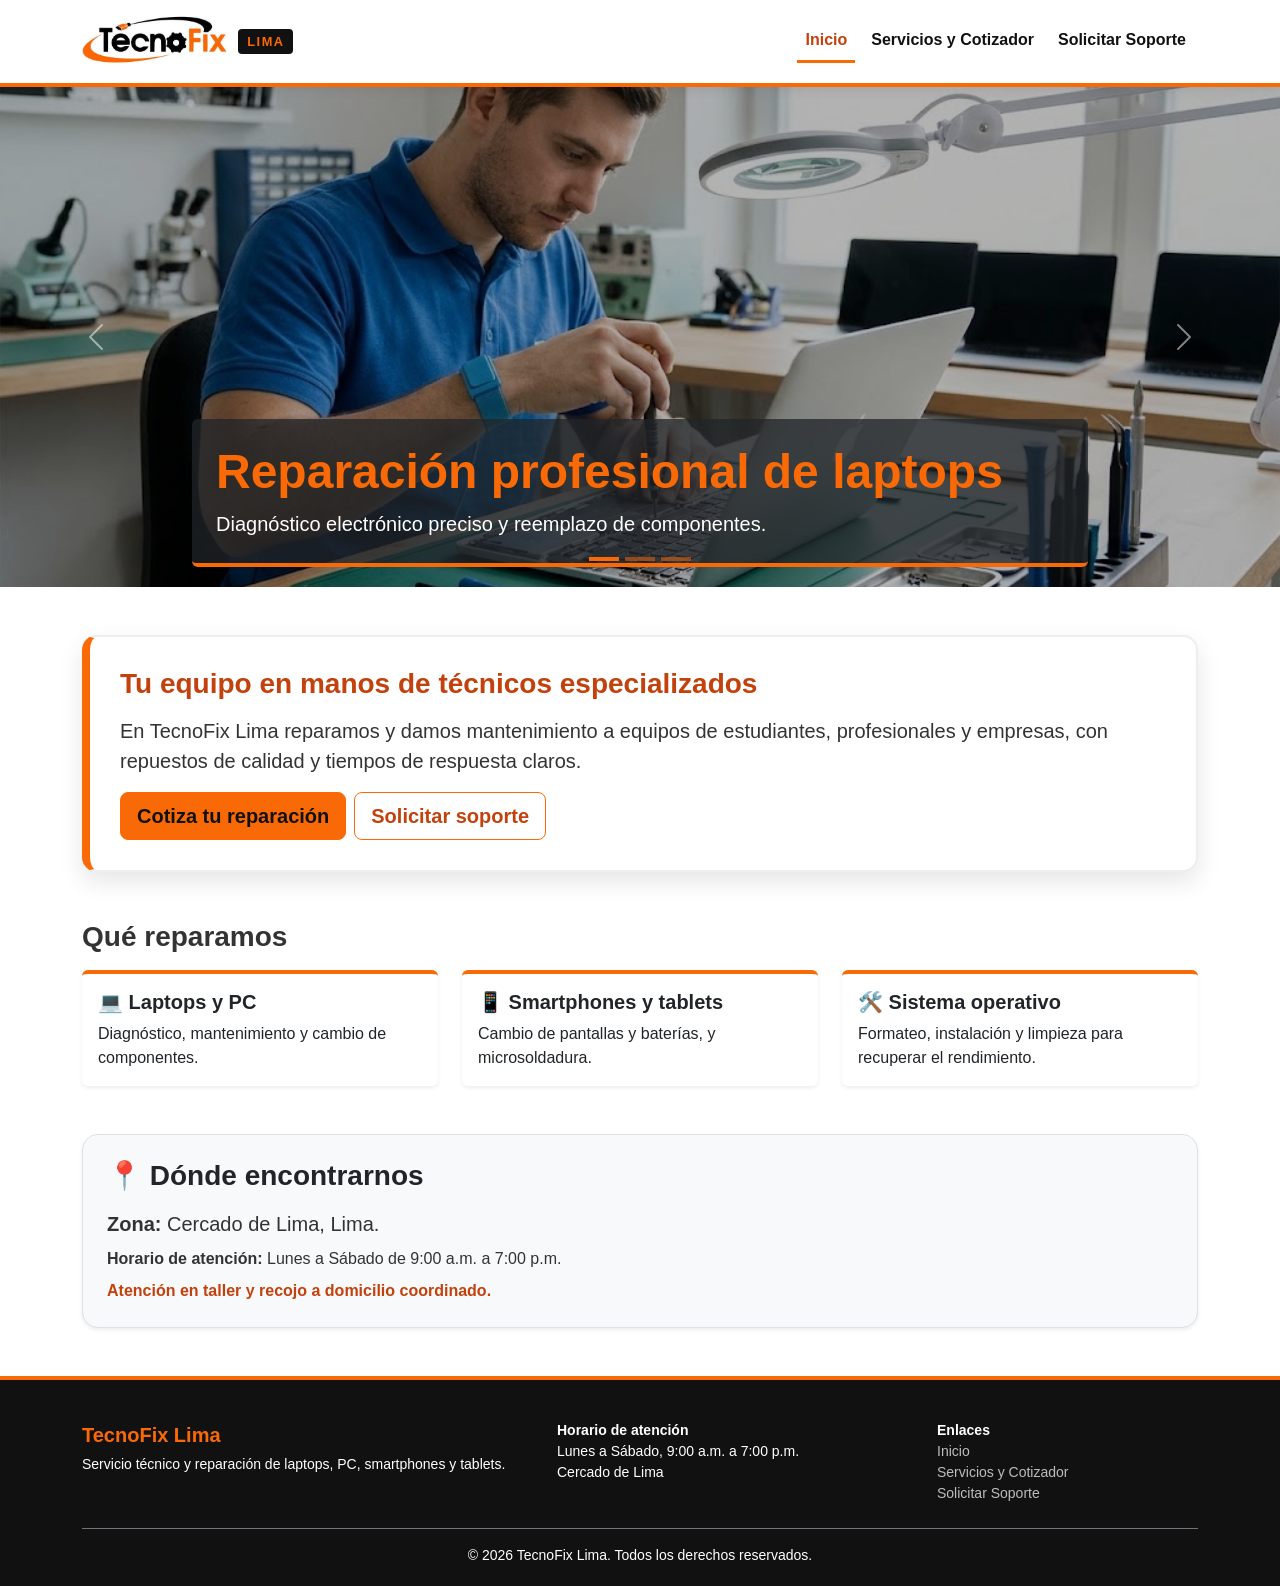
==== index.html @ 6df0bb05 "Primer commit: Estructura web TecnoFix Lima completa" ====
<!DOCTYPE html>
<html lang="es">
<head>
  <meta charset="UTF-8">
  <meta name="viewport" content="width=device-width, initial-scale=1.0">
  <meta name="description" content="Servicio técnico y reparación de laptops, PC, smartphones y tablets en Cercado de Lima. Cotiza tu reparación en línea.">
  <meta name="theme-color" content="#0d1b2a">
  <title>TecnoFix Lima | Servicio Técnico de Laptops, PC y Smartphones</title>
  <link rel="icon" type="image/x-icon" href="Favicon/TecnoFix.ico">
  <link href="https://cdn.jsdelivr.net/npm/bootstrap@5.3.2/dist/css/bootstrap.min.css" rel="stylesheet">
  <link rel="stylesheet" href="Css/estilos.css">
</head>
<body>

  <nav class="navbar navbar-expand-lg navbar-tecnofix sticky-top">
    <div class="container">
      <a class="navbar-brand d-flex align-items-center" href="index.html">
        <img src="Imagenes/TecnoFix.jpg" alt="Logo de TecnoFix Lima" width="150" height="60">
        <span class="marca-lima">LIMA</span>
      </a>
      <button class="navbar-toggler" type="button" data-bs-toggle="collapse" data-bs-target="#navbarNav" aria-controls="navbarNav" aria-expanded="false" aria-label="Abrir menú">
        <span class="navbar-toggler-icon"></span>
      </button>
      <div class="collapse navbar-collapse" id="navbarNav">
        <ul class="navbar-nav ms-auto fs-6">
          <li class="nav-item"><a class="nav-link active" aria-current="page" href="index.html">Inicio</a></li>
          <li class="nav-item"><a class="nav-link" href="HTML/servicios.html">Servicios y Cotizador</a></li>
          <li class="nav-item"><a class="nav-link" href="HTML/contacto.html">Solicitar Soporte</a></li>
        </ul>
      </div>
    </div>
  </nav>

  <main>
  <div id="heroCarousel" class="carousel slide hero-carousel" data-bs-ride="carousel" aria-label="Servicios destacados">
    <div class="carousel-indicators">
      <button type="button" data-bs-target="#heroCarousel" data-bs-slide-to="0" class="active" aria-current="true" aria-label="Diapositiva 1"></button>
      <button type="button" data-bs-target="#heroCarousel" data-bs-slide-to="1" aria-label="Diapositiva 2"></button>
      <button type="button" data-bs-target="#heroCarousel" data-bs-slide-to="2" aria-label="Diapositiva 3"></button>
    </div>
    <div class="carousel-inner">
      <div class="carousel-item active">
        <img src="Imagenes/Tecnico.jpg" class="d-block w-100" alt="Técnico reparando una laptop">
        <div class="carousel-caption text-start bg-dark bg-opacity-75 p-4 rounded">
          <h2 class="display-5 fw-bold acento">Reparación profesional de laptops</h2>
          <p class="fs-5 d-none d-sm-block mb-0">Diagnóstico electrónico preciso y reemplazo de componentes.</p>
        </div>
      </div>
      <div class="carousel-item">
        <img src="Imagenes/Celulares.jpg" class="d-block w-100" alt="Smartphones en reparación" loading="lazy">
        <div class="carousel-caption text-end bg-dark bg-opacity-75 p-4 rounded">
          <h2 class="display-5 fw-bold acento">Soporte especializado para smartphones</h2>
          <p class="fs-5 d-none d-sm-block mb-0">Cambio de pantallas, baterías y microsoldadura avanzada.</p>
        </div>
      </div>
      <div class="carousel-item">
        <img src="Imagenes/mantenimiento.jpg" class="d-block w-100" alt="Mantenimiento de computadoras" loading="lazy">
        <div class="carousel-caption text-center bg-dark bg-opacity-75 p-4 rounded">
          <h2 class="display-5 fw-bold acento">Mantenimiento y sistema operativo</h2>
          <p class="fs-5 d-none d-sm-block mb-0">Limpieza interna, formateo e instalación de sistema operativo para que tu equipo rinda como nuevo.</p>
        </div>
      </div>
    </div>
    <button class="carousel-control-prev" type="button" data-bs-target="#heroCarousel" data-bs-slide="prev">
      <span class="carousel-control-prev-icon" aria-hidden="true"></span><span class="visually-hidden">Anterior</span>
    </button>
    <button class="carousel-control-next" type="button" data-bs-target="#heroCarousel" data-bs-slide="next">
      <span class="carousel-control-next-icon" aria-hidden="true"></span><span class="visually-hidden">Siguiente</span>
    </button>
  </div>

  <section class="container my-5">
    <div class="tarjeta-destacada">
      <h1 class="h3 text-primary fw-bold mb-3">Tu equipo en manos de técnicos especializados</h1>
      <p class="lead">En TecnoFix Lima reparamos y damos mantenimiento a equipos de estudiantes, profesionales y empresas, con repuestos de calidad y tiempos de respuesta claros.</p>
      <div class="d-flex flex-wrap gap-2">
        <a href="HTML/servicios.html" class="btn btn-primary btn-lg fw-bold">Cotiza tu reparación</a>
        <a href="HTML/contacto.html" class="btn btn-outline-primary btn-lg fw-bold">Solicitar soporte</a>
      </div>
    </div>
  </section>

  <section class="container mb-5" aria-labelledby="t-serv">
    <h2 id="t-serv" class="h3 fw-bold mb-3">Qué reparamos</h2>
    <div class="row g-4">
      <div class="col-md-4">
        <div class="card card-servicio h-100 border-0 shadow-sm">
          <div class="card-body">
            <h3 class="h5 fw-bold">💻 Laptops y PC</h3>
            <p class="mb-0">Diagnóstico, mantenimiento y cambio de componentes.</p>
          </div>
        </div>
      </div>
      <div class="col-md-4">
        <div class="card card-servicio h-100 border-0 shadow-sm">
          <div class="card-body">
            <h3 class="h5 fw-bold">📱 Smartphones y tablets</h3>
            <p class="mb-0">Cambio de pantallas y baterías, y microsoldadura.</p>
          </div>
        </div>
      </div>
      <div class="col-md-4">
        <div class="card card-servicio h-100 border-0 shadow-sm">
          <div class="card-body">
            <h3 class="h5 fw-bold">🛠️ Sistema operativo</h3>
            <p class="mb-0">Formateo, instalación y limpieza para recuperar el rendimiento.</p>
          </div>
        </div>
      </div>
    </div>
  </section>

  <section class="container mb-5" aria-labelledby="t-ubic">
    <div class="bg-light p-4 rounded-4 shadow-sm border">
      <h2 id="t-ubic" class="h3 fw-bold text-dark mb-3">📍 Dónde encontrarnos</h2>
      <!-- COMPLETAR: agrega aquí la dirección exacta del taller y, si quieres, un mapa de Google Maps -->
      <p class="fs-5 mb-2"><strong>Zona:</strong> Cercado de Lima, Lima.</p>
      <p class="mb-2"><strong>Horario de atención:</strong> Lunes a Sábado de 9:00 a.m. a 7:00 p.m.</p>
      <p class="fw-bold text-primary mb-0">Atención en taller y recojo a domicilio coordinado.</p>
    </div>
  </section>
  </main>

  <footer>
    <div class="container">
      <div class="row gy-3 text-center text-md-start">
        <div class="col-md-5">
          <strong class="acento fs-5">TecnoFix Lima</strong>
          <p class="small mb-0 mt-1">Servicio técnico y reparación de laptops, PC, smartphones y tablets.</p>
        </div>
        <div class="col-md-4 small">
          <strong>Horario de atención</strong><br>
          Lunes a Sábado, 9:00 a.m. a 7:00 p.m.<br>
          Cercado de Lima
        </div>
        <div class="col-md-3 small">
          <strong>Enlaces</strong>
          <ul class="list-unstyled mb-0">
            <li><a href="index.html">Inicio</a></li>
            <li><a href="HTML/servicios.html">Servicios y Cotizador</a></li>
            <li><a href="HTML/contacto.html">Solicitar Soporte</a></li>
          </ul>
        </div>
      </div>
      <p class="small text-center mb-0 mt-4 pt-3 border-top border-secondary">&copy; 2026 TecnoFix Lima. Todos los derechos reservados.</p>
    </div>
  </footer>

  <script src="https://cdn.jsdelivr.net/npm/bootstrap@5.3.2/dist/js/bootstrap.bundle.min.js"></script>
</body>
</html>
---- Css/estilos.css ----
/* ===================================================
   TecnoFix Lima - Hoja de estilos general
   Paleta tomada del logo: naranja, negro y blanco
   =================================================== */

:root {
  --naranja: #f96a07;          /* naranja del logo (fondos, botones, acentos) */
  --naranja-hover: #e05a00;
  --naranja-texto: #c2410c;    /* naranja oscuro para texto sobre fondo claro (contraste 5.2:1) */
  --naranja-suave: #fff1e8;    /* fondo claro con tinte naranja */
  --negro: #111111;
  --gris-texto: #333333;

  /* Reemplaza el azul de Bootstrap por la identidad de la marca */
  --bs-primary: #c2410c;
  --bs-primary-rgb: 194, 65, 12;
  --bs-link-color: #c2410c;
  --bs-link-hover-color: #e05a00;
}

/* Oculta las plantillas de AngularJS hasta que la librería las procese */
[ng-cloak], .ng-cloak {
  display: none !important;
}

::selection {
  background: var(--naranja);
  color: var(--negro);
}

body {
  font-family: 'Segoe UI', Tahoma, Geneva, Verdana, sans-serif;
  color: var(--gris-texto);
  background-color: #ffffff;
  display: flex;
  flex-direction: column;
  min-height: 100vh;
}

h1, h2, h3, h4, h5 {
  color: var(--negro);
}

.acento {
  color: var(--naranja);
}

/* ---------- Barra de navegación (blanca, para que el logo luzca) ---------- */
.navbar-tecnofix {
  --bs-navbar-color: var(--negro);
  --bs-navbar-hover-color: var(--naranja-texto);
  --bs-navbar-active-color: var(--naranja-texto);
  background-color: #ffffff;
  border-bottom: 4px solid var(--naranja);
  box-shadow: 0 2px 12px rgba(0, 0, 0, 0.08);
  padding-block: 0.4rem;
}

.navbar-tecnofix .nav-link {
  font-weight: 600;
  border-bottom: 3px solid transparent;
  margin-inline: 0.25rem;
}

.navbar-tecnofix .nav-link.active {
  border-bottom-color: var(--naranja);
}

/* El logo es cuadrado con mucho margen: se recorta a la franja del nombre */
.navbar-brand img {
  width: 150px;
  height: 60px;
  object-fit: cover;
  object-position: 50% 40%;
}

.marca-lima {
  background: var(--negro);
  color: var(--naranja);
  font-weight: 800;
  font-size: 0.8rem;
  letter-spacing: 0.12em;
  padding: 0.2rem 0.55rem;
  border-radius: 4px;
  margin-left: 0.4rem;
}

/* ---------- Cabecera de páginas internas ---------- */
.cabecera-pagina {
  background-color: var(--negro);
  color: #ffffff;
  border-bottom: 5px solid var(--naranja);
}

.cabecera-pagina h1 {
  color: #ffffff;
}

.cabecera-pagina .lead {
  color: #d9d9d9;
}

/* ---------- Tarjetas ---------- */
.tarjeta-destacada {
  width: 100%;
  padding: 30px;
  border: 2px solid #eeeeee;
  border-left: 8px solid var(--naranja);
  margin: 25px 0;
  background-color: #ffffff;
  border-radius: 15px;
  box-shadow: 0 10px 25px rgba(0, 0, 0, 0.1);
}

.card-servicio {
  border-top: 4px solid var(--naranja) !important;
  transition: transform 0.2s ease, box-shadow 0.2s ease;
}

.card-servicio:hover {
  transform: translateY(-4px);
  box-shadow: 0 0.75rem 1.5rem rgba(0, 0, 0, 0.15) !important;
}

.card-header.bg-dark {
  border-bottom: 4px solid var(--naranja);
}

/* ---------- Botones ---------- */
.btn-primary {
  --bs-btn-color: var(--negro);
  --bs-btn-bg: var(--naranja);
  --bs-btn-border-color: var(--naranja);
  --bs-btn-hover-color: var(--negro);
  --bs-btn-hover-bg: var(--naranja-hover);
  --bs-btn-hover-border-color: var(--naranja-hover);
  --bs-btn-active-color: var(--negro);
  --bs-btn-active-bg: var(--naranja-hover);
  --bs-btn-active-border-color: var(--naranja-hover);
  --bs-btn-focus-shadow-rgb: 249, 106, 7;
}

.btn-outline-primary {
  --bs-btn-color: var(--naranja-texto);
  --bs-btn-border-color: var(--naranja);
  --bs-btn-hover-color: var(--negro);
  --bs-btn-hover-bg: var(--naranja);
  --bs-btn-hover-border-color: var(--naranja);
  --bs-btn-active-color: var(--negro);
  --bs-btn-active-bg: var(--naranja-hover);
  --bs-btn-active-border-color: var(--naranja-hover);
  --bs-btn-focus-shadow-rgb: 249, 106, 7;
}

/* ---------- Formularios ---------- */
.form-control:focus,
.form-select:focus {
  border-color: var(--naranja);
  box-shadow: 0 0 0 0.25rem rgba(249, 106, 7, 0.25);
}

/* ---------- Tablas ---------- */
.table {
  --bs-table-striped-bg: rgba(249, 106, 7, 0.06);
  --bs-table-hover-bg: rgba(249, 106, 7, 0.14);
}

.table thead.table-dark {
  --bs-table-bg: var(--negro);
  --bs-table-border-color: var(--negro);
}

.table thead.table-dark th {
  border-bottom: 3px solid var(--naranja);
}

/* ---------- Cotizador ---------- */
.precio {
  color: var(--negro);
}

/* ---------- Carrusel ---------- */
.hero-carousel .carousel-item {
  height: 500px;
}

.hero-carousel .carousel-item img {
  object-fit: cover;
  height: 100%;
  filter: brightness(0.7);
}

.hero-carousel .carousel-caption {
  border-bottom: 4px solid var(--naranja);
}

.hero-carousel .carousel-indicators [data-bs-target] {
  background-color: var(--naranja);
  height: 4px;
}

@media (max-width: 767.98px) {
  .hero-carousel .carousel-item {
    height: 320px;
  }
  .hero-carousel .carousel-caption {
    bottom: 1.5rem;
    padding: 0.75rem !important;
  }
  .hero-carousel .carousel-caption h2 {
    font-size: 1.4rem;
  }
  .navbar-brand img {
    width: 120px;
    height: 48px;
  }
}

/* ---------- Pie de página ---------- */
footer {
  margin-top: auto;
  background-color: var(--negro);
  color: #ffffff;
  border-top: 4px solid var(--naranja);
  padding: 40px 0 20px 0;
}

footer a {
  color: #bdbdbd;
  text-decoration: none;
}

footer a:hover {
  color: var(--naranja);
  text-decoration: underline;
}

/* ---------- Accesibilidad ---------- */
a:focus-visible,
button:focus-visible,
.form-control:focus-visible,
.form-select:focus-visible {
  outline: 3px solid var(--naranja);
  outline-offset: 2px;
}

@media (prefers-reduced-motion: reduce) {
  .card-servicio { transition: none; }
  .card-servicio:hover { transform: none; }
}
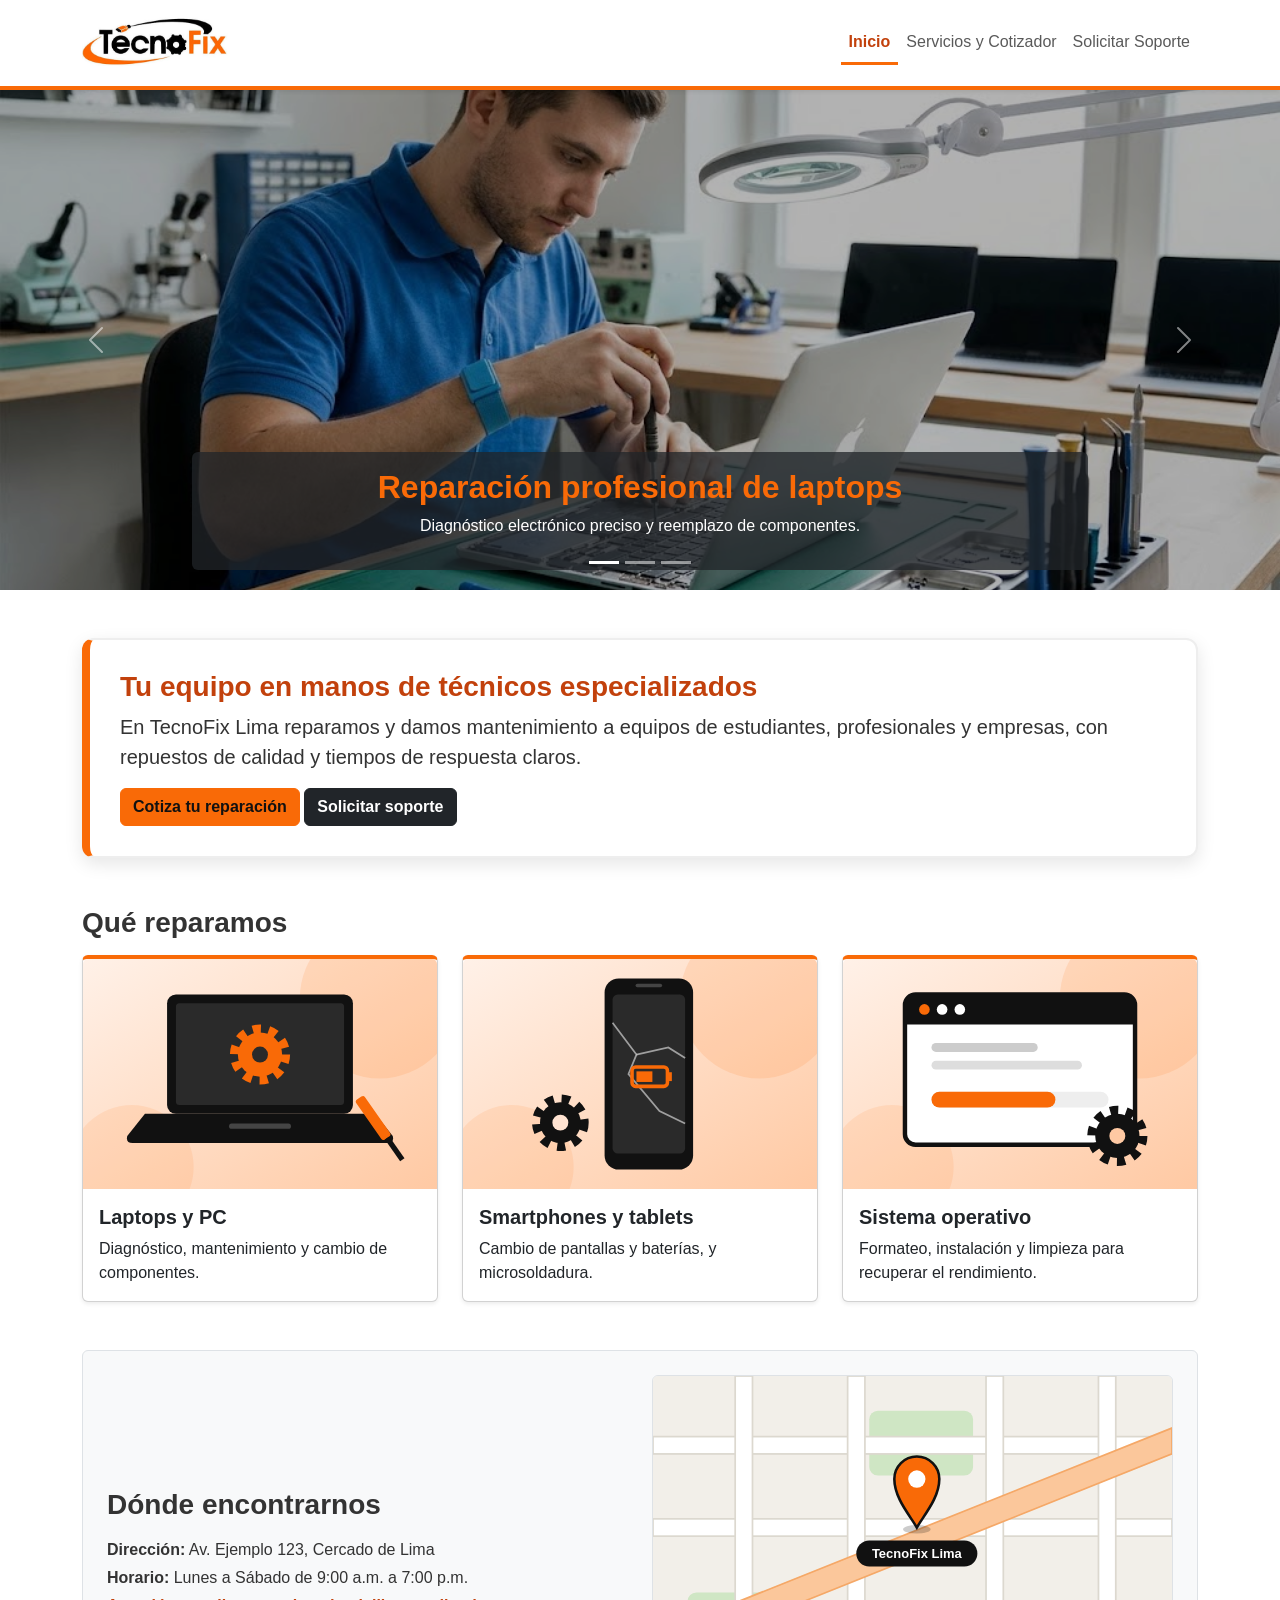
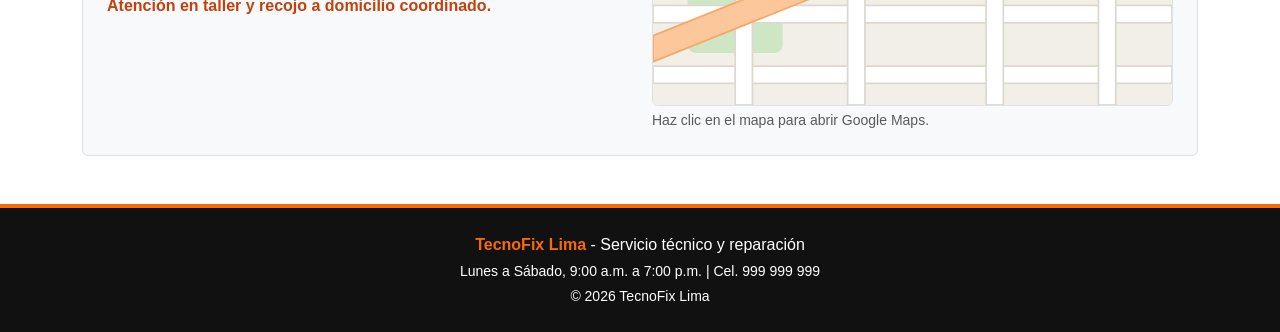
==== commit e018b8fc: "Agregando nuevas imagenes SVG y script de formulario" ====
--- a/index.html
+++ b/index.html
@@ -3,146 +3,145 @@
 <head>
   <meta charset="UTF-8">
   <meta name="viewport" content="width=device-width, initial-scale=1.0">
-  <meta name="description" content="Servicio técnico y reparación de laptops, PC, smartphones y tablets en Cercado de Lima. Cotiza tu reparación en línea.">
-  <meta name="theme-color" content="#0d1b2a">
-  <title>TecnoFix Lima | Servicio Técnico de Laptops, PC y Smartphones</title>
+  <meta name="description" content="Servicio técnico y reparación de laptops, PC y smartphones en Cercado de Lima.">
+  <title>TecnoFix Lima | Servicio Técnico y Reparación</title>
   <link rel="icon" type="image/x-icon" href="Favicon/TecnoFix.ico">
   <link href="https://cdn.jsdelivr.net/npm/bootstrap@5.3.2/dist/css/bootstrap.min.css" rel="stylesheet">
   <link rel="stylesheet" href="Css/estilos.css">
 </head>
 <body>
 
-  <nav class="navbar navbar-expand-lg navbar-tecnofix sticky-top">
+  <nav class="navbar navbar-expand-lg sticky-top shadow-sm">
     <div class="container">
-      <a class="navbar-brand d-flex align-items-center" href="index.html">
+      <a class="navbar-brand" href="index.html">
         <img src="Imagenes/TecnoFix.jpg" alt="Logo de TecnoFix Lima" width="150" height="60">
-        <span class="marca-lima">LIMA</span>
       </a>
-      <button class="navbar-toggler" type="button" data-bs-toggle="collapse" data-bs-target="#navbarNav" aria-controls="navbarNav" aria-expanded="false" aria-label="Abrir menú">
+      <button class="navbar-toggler" type="button" data-bs-toggle="collapse" data-bs-target="#menu" aria-controls="menu" aria-expanded="false" aria-label="Abrir menú">
         <span class="navbar-toggler-icon"></span>
       </button>
-      <div class="collapse navbar-collapse" id="navbarNav">
-        <ul class="navbar-nav ms-auto fs-6">
-          <li class="nav-item"><a class="nav-link active" aria-current="page" href="index.html">Inicio</a></li>
-          <li class="nav-item"><a class="nav-link" href="HTML/servicios.html">Servicios y Cotizador</a></li>
-          <li class="nav-item"><a class="nav-link" href="HTML/contacto.html">Solicitar Soporte</a></li>
+      <div class="collapse navbar-collapse" id="menu">
+        <ul class="navbar-nav ms-auto">
+          <li class="nav-item"><a class="nav-link active" href="index.html">Inicio</a></li>
+          <li class="nav-item"><a class="nav-link " href="HTML/servicios.html">Servicios y Cotizador</a></li>
+          <li class="nav-item"><a class="nav-link " href="HTML/contacto.html">Solicitar Soporte</a></li>
         </ul>
       </div>
     </div>
   </nav>
 
   <main>
-  <div id="heroCarousel" class="carousel slide hero-carousel" data-bs-ride="carousel" aria-label="Servicios destacados">
-    <div class="carousel-indicators">
-      <button type="button" data-bs-target="#heroCarousel" data-bs-slide-to="0" class="active" aria-current="true" aria-label="Diapositiva 1"></button>
-      <button type="button" data-bs-target="#heroCarousel" data-bs-slide-to="1" aria-label="Diapositiva 2"></button>
-      <button type="button" data-bs-target="#heroCarousel" data-bs-slide-to="2" aria-label="Diapositiva 3"></button>
-    </div>
-    <div class="carousel-inner">
-      <div class="carousel-item active">
-        <img src="Imagenes/Tecnico.jpg" class="d-block w-100" alt="Técnico reparando una laptop">
-        <div class="carousel-caption text-start bg-dark bg-opacity-75 p-4 rounded">
-          <h2 class="display-5 fw-bold acento">Reparación profesional de laptops</h2>
-          <p class="fs-5 d-none d-sm-block mb-0">Diagnóstico electrónico preciso y reemplazo de componentes.</p>
+    <!-- Carrusel -->
+    <div id="carrusel" class="carousel slide" data-bs-ride="carousel">
+      <div class="carousel-indicators">
+        <button type="button" data-bs-target="#carrusel" data-bs-slide-to="0" class="active" aria-label="Imagen 1"></button>
+        <button type="button" data-bs-target="#carrusel" data-bs-slide-to="1" aria-label="Imagen 2"></button>
+        <button type="button" data-bs-target="#carrusel" data-bs-slide-to="2" aria-label="Imagen 3"></button>
+      </div>
+      <div class="carousel-inner">
+        <div class="carousel-item active">
+          <img src="Imagenes/Tecnico.jpg" class="d-block w-100" alt="Técnico reparando una laptop">
+          <div class="carousel-caption d-none d-md-block bg-dark bg-opacity-75 rounded p-3">
+            <h2 class="fw-bold acento">Reparación profesional de laptops</h2>
+            <p>Diagnóstico electrónico preciso y reemplazo de componentes.</p>
+          </div>
         </div>
-      </div>
-      <div class="carousel-item">
-        <img src="Imagenes/Celulares.jpg" class="d-block w-100" alt="Smartphones en reparación" loading="lazy">
-        <div class="carousel-caption text-end bg-dark bg-opacity-75 p-4 rounded">
-          <h2 class="display-5 fw-bold acento">Soporte especializado para smartphones</h2>
-          <p class="fs-5 d-none d-sm-block mb-0">Cambio de pantallas, baterías y microsoldadura avanzada.</p>
+        <div class="carousel-item">
+          <img src="Imagenes/Celulares.jpg" class="d-block w-100" alt="Celulares en reparación">
+          <div class="carousel-caption d-none d-md-block bg-dark bg-opacity-75 rounded p-3">
+            <h2 class="fw-bold acento">Soporte para smartphones</h2>
+            <p>Cambio de pantallas, baterías y microsoldadura.</p>
+          </div>
         </div>
-      </div>
-      <div class="carousel-item">
-        <img src="Imagenes/mantenimiento.jpg" class="d-block w-100" alt="Mantenimiento de computadoras" loading="lazy">
-        <div class="carousel-caption text-center bg-dark bg-opacity-75 p-4 rounded">
-          <h2 class="display-5 fw-bold acento">Mantenimiento y sistema operativo</h2>
-          <p class="fs-5 d-none d-sm-block mb-0">Limpieza interna, formateo e instalación de sistema operativo para que tu equipo rinda como nuevo.</p>
-        </div>
-      </div>
-    </div>
-    <button class="carousel-control-prev" type="button" data-bs-target="#heroCarousel" data-bs-slide="prev">
-      <span class="carousel-control-prev-icon" aria-hidden="true"></span><span class="visually-hidden">Anterior</span>
-    </button>
-    <button class="carousel-control-next" type="button" data-bs-target="#heroCarousel" data-bs-slide="next">
-      <span class="carousel-control-next-icon" aria-hidden="true"></span><span class="visually-hidden">Siguiente</span>
-    </button>
-  </div>
-
-  <section class="container my-5">
-    <div class="tarjeta-destacada">
-      <h1 class="h3 text-primary fw-bold mb-3">Tu equipo en manos de técnicos especializados</h1>
-      <p class="lead">En TecnoFix Lima reparamos y damos mantenimiento a equipos de estudiantes, profesionales y empresas, con repuestos de calidad y tiempos de respuesta claros.</p>
-      <div class="d-flex flex-wrap gap-2">
-        <a href="HTML/servicios.html" class="btn btn-primary btn-lg fw-bold">Cotiza tu reparación</a>
-        <a href="HTML/contacto.html" class="btn btn-outline-primary btn-lg fw-bold">Solicitar soporte</a>
-      </div>
-    </div>
-  </section>
-
-  <section class="container mb-5" aria-labelledby="t-serv">
-    <h2 id="t-serv" class="h3 fw-bold mb-3">Qué reparamos</h2>
-    <div class="row g-4">
-      <div class="col-md-4">
-        <div class="card card-servicio h-100 border-0 shadow-sm">
-          <div class="card-body">
-            <h3 class="h5 fw-bold">💻 Laptops y PC</h3>
-            <p class="mb-0">Diagnóstico, mantenimiento y cambio de componentes.</p>
+        <div class="carousel-item">
+          <img src="Imagenes/mantenimiento.jpg" class="d-block w-100" alt="Mantenimiento de computadoras">
+          <div class="carousel-caption d-none d-md-block bg-dark bg-opacity-75 rounded p-3">
+            <h2 class="fw-bold acento">Mantenimiento y sistema operativo</h2>
+            <p>Limpieza interna, formateo e instalación de sistema operativo.</p>
           </div>
         </div>
       </div>
-      <div class="col-md-4">
-        <div class="card card-servicio h-100 border-0 shadow-sm">
-          <div class="card-body">
-            <h3 class="h5 fw-bold">📱 Smartphones y tablets</h3>
-            <p class="mb-0">Cambio de pantallas y baterías, y microsoldadura.</p>
+      <button class="carousel-control-prev" type="button" data-bs-target="#carrusel" data-bs-slide="prev">
+        <span class="carousel-control-prev-icon" aria-hidden="true"></span>
+        <span class="visually-hidden">Anterior</span>
+      </button>
+      <button class="carousel-control-next" type="button" data-bs-target="#carrusel" data-bs-slide="next">
+        <span class="carousel-control-next-icon" aria-hidden="true"></span>
+        <span class="visually-hidden">Siguiente</span>
+      </button>
+    </div>
+
+    <!-- Presentación -->
+    <section class="container my-5">
+      <div class="tarjeta">
+        <h1 class="h3 fw-bold text-primary">Tu equipo en manos de técnicos especializados</h1>
+        <p class="lead">En TecnoFix Lima reparamos y damos mantenimiento a equipos de estudiantes, profesionales y empresas, con repuestos de calidad y tiempos de respuesta claros.</p>
+        <a href="HTML/servicios.html" class="btn btn-primary fw-bold">Cotiza tu reparación</a>
+        <a href="HTML/contacto.html" class="btn btn-dark fw-bold">Solicitar soporte</a>
+      </div>
+    </section>
+
+    <!-- Servicios -->
+    <section class="container mb-5">
+      <h2 class="h3 fw-bold mb-3">Qué reparamos</h2>
+      <div class="row g-4">
+        <div class="col-md-4">
+          <div class="card tarjeta-servicio h-100 shadow-sm">
+            <img src="Imagenes/servicio-laptop.svg" class="card-img-top" alt="Ilustración de una laptop en reparación" width="400" height="260" loading="lazy">
+            <div class="card-body">
+              <h3 class="h5 fw-bold">Laptops y PC</h3>
+              <p class="mb-0">Diagnóstico, mantenimiento y cambio de componentes.</p>
+            </div>
+          </div>
+        </div>
+        <div class="col-md-4">
+          <div class="card tarjeta-servicio h-100 shadow-sm">
+            <img src="Imagenes/servicio-celular.svg" class="card-img-top" alt="Ilustración de un celular con la pantalla dañada" width="400" height="260" loading="lazy">
+            <div class="card-body">
+              <h3 class="h5 fw-bold">Smartphones y tablets</h3>
+              <p class="mb-0">Cambio de pantallas y baterías, y microsoldadura.</p>
+            </div>
+          </div>
+        </div>
+        <div class="col-md-4">
+          <div class="card tarjeta-servicio h-100 shadow-sm">
+            <img src="Imagenes/servicio-sistema.svg" class="card-img-top" alt="Ilustración de una ventana de instalación del sistema operativo" width="400" height="260" loading="lazy">
+            <div class="card-body">
+              <h3 class="h5 fw-bold">Sistema operativo</h3>
+              <p class="mb-0">Formateo, instalación y limpieza para recuperar el rendimiento.</p>
+            </div>
           </div>
         </div>
       </div>
-      <div class="col-md-4">
-        <div class="card card-servicio h-100 border-0 shadow-sm">
-          <div class="card-body">
-            <h3 class="h5 fw-bold">🛠️ Sistema operativo</h3>
-            <p class="mb-0">Formateo, instalación y limpieza para recuperar el rendimiento.</p>
+    </section>
+
+    <!-- Ubicación -->
+    <section class="container mb-5">
+      <div class="bg-light p-4 rounded border">
+        <div class="row g-4 align-items-center">
+          <div class="col-md-6">
+            <h2 class="h3 fw-bold mb-3">Dónde encontrarnos</h2>
+            <!-- COMPLETAR: cambia la dirección de ejemplo por la real -->
+            <p class="mb-1"><strong>Dirección:</strong> Av. Ejemplo 123, Cercado de Lima</p>
+            <p class="mb-1"><strong>Horario:</strong> Lunes a Sábado de 9:00 a.m. a 7:00 p.m.</p>
+            <p class="mb-0 fw-bold text-primary">Atención en taller y recojo a domicilio coordinado.</p>
+          </div>
+          <div class="col-md-6">
+            <a href="https://www.google.com/maps/search/?api=1&amp;query=Cercado+de+Lima" target="_blank" rel="noopener">
+              <img src="Imagenes/mapa.svg" class="img-fluid rounded border" alt="Mapa de la ubicación de TecnoFix Lima en Cercado de Lima" width="600" height="380">
+            </a>
+            <p class="small text-muted mt-1 mb-0">Haz clic en el mapa para abrir Google Maps.</p>
           </div>
         </div>
       </div>
-    </div>
-  </section>
-
-  <section class="container mb-5" aria-labelledby="t-ubic">
-    <div class="bg-light p-4 rounded-4 shadow-sm border">
-      <h2 id="t-ubic" class="h3 fw-bold text-dark mb-3">📍 Dónde encontrarnos</h2>
-      <!-- COMPLETAR: agrega aquí la dirección exacta del taller y, si quieres, un mapa de Google Maps -->
-      <p class="fs-5 mb-2"><strong>Zona:</strong> Cercado de Lima, Lima.</p>
-      <p class="mb-2"><strong>Horario de atención:</strong> Lunes a Sábado de 9:00 a.m. a 7:00 p.m.</p>
-      <p class="fw-bold text-primary mb-0">Atención en taller y recojo a domicilio coordinado.</p>
-    </div>
-  </section>
+    </section>
   </main>
 
   <footer>
-    <div class="container">
-      <div class="row gy-3 text-center text-md-start">
-        <div class="col-md-5">
-          <strong class="acento fs-5">TecnoFix Lima</strong>
-          <p class="small mb-0 mt-1">Servicio técnico y reparación de laptops, PC, smartphones y tablets.</p>
-        </div>
-        <div class="col-md-4 small">
-          <strong>Horario de atención</strong><br>
-          Lunes a Sábado, 9:00 a.m. a 7:00 p.m.<br>
-          Cercado de Lima
-        </div>
-        <div class="col-md-3 small">
-          <strong>Enlaces</strong>
-          <ul class="list-unstyled mb-0">
-            <li><a href="index.html">Inicio</a></li>
-            <li><a href="HTML/servicios.html">Servicios y Cotizador</a></li>
-            <li><a href="HTML/contacto.html">Solicitar Soporte</a></li>
-          </ul>
-        </div>
-      </div>
-      <p class="small text-center mb-0 mt-4 pt-3 border-top border-secondary">&copy; 2026 TecnoFix Lima. Todos los derechos reservados.</p>
+    <div class="container text-center">
+      <p class="mb-1"><strong class="acento">TecnoFix Lima</strong> - Servicio técnico y reparación</p>
+      <!-- COMPLETAR: cambia el celular de ejemplo por el real -->
+      <p class="small mb-1">Lunes a Sábado, 9:00 a.m. a 7:00 p.m. | Cel. 999 999 999</p>
+      <p class="small mb-0">&copy; 2026 TecnoFix Lima</p>
     </div>
   </footer>
 
--- a/Css/estilos.css
+++ b/Css/estilos.css
@@ -1,72 +1,41 @@
 /* ===================================================
-   TecnoFix Lima - Hoja de estilos general
-   Paleta tomada del logo: naranja, negro y blanco
+   TecnoFix Lima - Hoja de estilos
+   Colores tomados del logo: naranja, negro y blanco
    =================================================== */
 
 :root {
-  --naranja: #f96a07;          /* naranja del logo (fondos, botones, acentos) */
+  --naranja: #f96a07;
   --naranja-hover: #e05a00;
-  --naranja-texto: #c2410c;    /* naranja oscuro para texto sobre fondo claro (contraste 5.2:1) */
-  --naranja-suave: #fff1e8;    /* fondo claro con tinte naranja */
+  --naranja-oscuro: #c2410c;   /* para texto sobre fondo blanco */
   --negro: #111111;
-  --gris-texto: #333333;
 
-  /* Reemplaza el azul de Bootstrap por la identidad de la marca */
+  /* Cambia el azul de Bootstrap por el naranja oscuro de la marca */
   --bs-primary: #c2410c;
   --bs-primary-rgb: 194, 65, 12;
-  --bs-link-color: #c2410c;
-  --bs-link-hover-color: #e05a00;
-}
-
-/* Oculta las plantillas de AngularJS hasta que la librería las procese */
-[ng-cloak], .ng-cloak {
-  display: none !important;
-}
-
-::selection {
-  background: var(--naranja);
-  color: var(--negro);
+  --bs-link-color-rgb: 194, 65, 12;
+  --bs-link-hover-color-rgb: 224, 90, 0;
 }
 
 body {
   font-family: 'Segoe UI', Tahoma, Geneva, Verdana, sans-serif;
-  color: var(--gris-texto);
-  background-color: #ffffff;
+  color: #333333;
   display: flex;
   flex-direction: column;
   min-height: 100vh;
-}
-
-h1, h2, h3, h4, h5 {
-  color: var(--negro);
 }
 
 .acento {
   color: var(--naranja);
 }
 
-/* ---------- Barra de navegación (blanca, para que el logo luzca) ---------- */
-.navbar-tecnofix {
-  --bs-navbar-color: var(--negro);
-  --bs-navbar-hover-color: var(--naranja-texto);
-  --bs-navbar-active-color: var(--naranja-texto);
+/* ----- Barra de navegación ----- */
+.navbar {
   background-color: #ffffff;
   border-bottom: 4px solid var(--naranja);
-  box-shadow: 0 2px 12px rgba(0, 0, 0, 0.08);
-  padding-block: 0.4rem;
+  --bs-navbar-active-color: var(--naranja-oscuro);
 }
 
-.navbar-tecnofix .nav-link {
-  font-weight: 600;
-  border-bottom: 3px solid transparent;
-  margin-inline: 0.25rem;
-}
-
-.navbar-tecnofix .nav-link.active {
-  border-bottom-color: var(--naranja);
-}
-
-/* El logo es cuadrado con mucho margen: se recorta a la franja del nombre */
+/* El logo es cuadrado con mucho margen, se recorta para mostrar el nombre */
 .navbar-brand img {
   width: 150px;
   height: 60px;
@@ -74,59 +43,52 @@
   object-position: 50% 40%;
 }
 
-.marca-lima {
-  background: var(--negro);
-  color: var(--naranja);
-  font-weight: 800;
-  font-size: 0.8rem;
-  letter-spacing: 0.12em;
-  padding: 0.2rem 0.55rem;
-  border-radius: 4px;
-  margin-left: 0.4rem;
+.nav-link.active {
+  font-weight: 700;
+  border-bottom: 3px solid var(--naranja);
 }
 
-/* ---------- Cabecera de páginas internas ---------- */
-.cabecera-pagina {
-  background-color: var(--negro);
-  color: #ffffff;
-  border-bottom: 5px solid var(--naranja);
+/* ----- Carrusel ----- */
+.carousel-item {
+  height: 500px;
 }
 
-.cabecera-pagina h1 {
-  color: #ffffff;
+.carousel-item img {
+  height: 100%;
+  object-fit: cover;
+  filter: brightness(0.7);
 }
 
-.cabecera-pagina .lead {
-  color: #d9d9d9;
-}
-
-/* ---------- Tarjetas ---------- */
-.tarjeta-destacada {
-  width: 100%;
+/* ----- Caja con Box Model: padding, border y margin ----- */
+.tarjeta {
   padding: 30px;
   border: 2px solid #eeeeee;
   border-left: 8px solid var(--naranja);
   margin: 25px 0;
+  border-radius: 12px;
+  box-shadow: 0 6px 18px rgba(0, 0, 0, 0.1);
   background-color: #ffffff;
-  border-radius: 15px;
-  box-shadow: 0 10px 25px rgba(0, 0, 0, 0.1);
 }
 
-.card-servicio {
-  border-top: 4px solid var(--naranja) !important;
-  transition: transform 0.2s ease, box-shadow 0.2s ease;
+.tarjeta-servicio {
+  border-top: 4px solid var(--naranja);
 }
 
-.card-servicio:hover {
-  transform: translateY(-4px);
-  box-shadow: 0 0.75rem 1.5rem rgba(0, 0, 0, 0.15) !important;
+/* ----- Cabecera de páginas internas ----- */
+.cabecera {
+  background-color: var(--negro);
+  color: #ffffff;
+  border-bottom: 5px solid var(--naranja);
+  background-image: url("../Imagenes/cabecera.svg");
+  background-size: cover;
+  background-position: right center;
 }
 
-.card-header.bg-dark {
-  border-bottom: 4px solid var(--naranja);
+.card-img-top {
+  height: auto;
 }
 
-/* ---------- Botones ---------- */
+/* ----- Botones ----- */
 .btn-primary {
   --bs-btn-color: var(--negro);
   --bs-btn-bg: var(--naranja);
@@ -137,114 +99,20 @@
   --bs-btn-active-color: var(--negro);
   --bs-btn-active-bg: var(--naranja-hover);
   --bs-btn-active-border-color: var(--naranja-hover);
-  --bs-btn-focus-shadow-rgb: 249, 106, 7;
 }
 
-.btn-outline-primary {
-  --bs-btn-color: var(--naranja-texto);
-  --bs-btn-border-color: var(--naranja);
-  --bs-btn-hover-color: var(--negro);
-  --bs-btn-hover-bg: var(--naranja);
-  --bs-btn-hover-border-color: var(--naranja);
-  --bs-btn-active-color: var(--negro);
-  --bs-btn-active-bg: var(--naranja-hover);
-  --bs-btn-active-border-color: var(--naranja-hover);
-  --bs-btn-focus-shadow-rgb: 249, 106, 7;
-}
-
-/* ---------- Formularios ---------- */
+/* ----- Formulario ----- */
 .form-control:focus,
 .form-select:focus {
   border-color: var(--naranja);
   box-shadow: 0 0 0 0.25rem rgba(249, 106, 7, 0.25);
 }
 
-/* ---------- Tablas ---------- */
-.table {
-  --bs-table-striped-bg: rgba(249, 106, 7, 0.06);
-  --bs-table-hover-bg: rgba(249, 106, 7, 0.14);
-}
-
-.table thead.table-dark {
-  --bs-table-bg: var(--negro);
-  --bs-table-border-color: var(--negro);
-}
-
-.table thead.table-dark th {
-  border-bottom: 3px solid var(--naranja);
-}
-
-/* ---------- Cotizador ---------- */
-.precio {
-  color: var(--negro);
-}
-
-/* ---------- Carrusel ---------- */
-.hero-carousel .carousel-item {
-  height: 500px;
-}
-
-.hero-carousel .carousel-item img {
-  object-fit: cover;
-  height: 100%;
-  filter: brightness(0.7);
-}
-
-.hero-carousel .carousel-caption {
-  border-bottom: 4px solid var(--naranja);
-}
-
-.hero-carousel .carousel-indicators [data-bs-target] {
-  background-color: var(--naranja);
-  height: 4px;
-}
-
-@media (max-width: 767.98px) {
-  .hero-carousel .carousel-item {
-    height: 320px;
-  }
-  .hero-carousel .carousel-caption {
-    bottom: 1.5rem;
-    padding: 0.75rem !important;
-  }
-  .hero-carousel .carousel-caption h2 {
-    font-size: 1.4rem;
-  }
-  .navbar-brand img {
-    width: 120px;
-    height: 48px;
-  }
-}
-
-/* ---------- Pie de página ---------- */
+/* ----- Pie de página ----- */
 footer {
   margin-top: auto;
   background-color: var(--negro);
   color: #ffffff;
   border-top: 4px solid var(--naranja);
-  padding: 40px 0 20px 0;
+  padding: 25px 0;
 }
-
-footer a {
-  color: #bdbdbd;
-  text-decoration: none;
-}
-
-footer a:hover {
-  color: var(--naranja);
-  text-decoration: underline;
-}
-
-/* ---------- Accesibilidad ---------- */
-a:focus-visible,
-button:focus-visible,
-.form-control:focus-visible,
-.form-select:focus-visible {
-  outline: 3px solid var(--naranja);
-  outline-offset: 2px;
-}
-
-@media (prefers-reduced-motion: reduce) {
-  .card-servicio { transition: none; }
-  .card-servicio:hover { transform: none; }
-}
